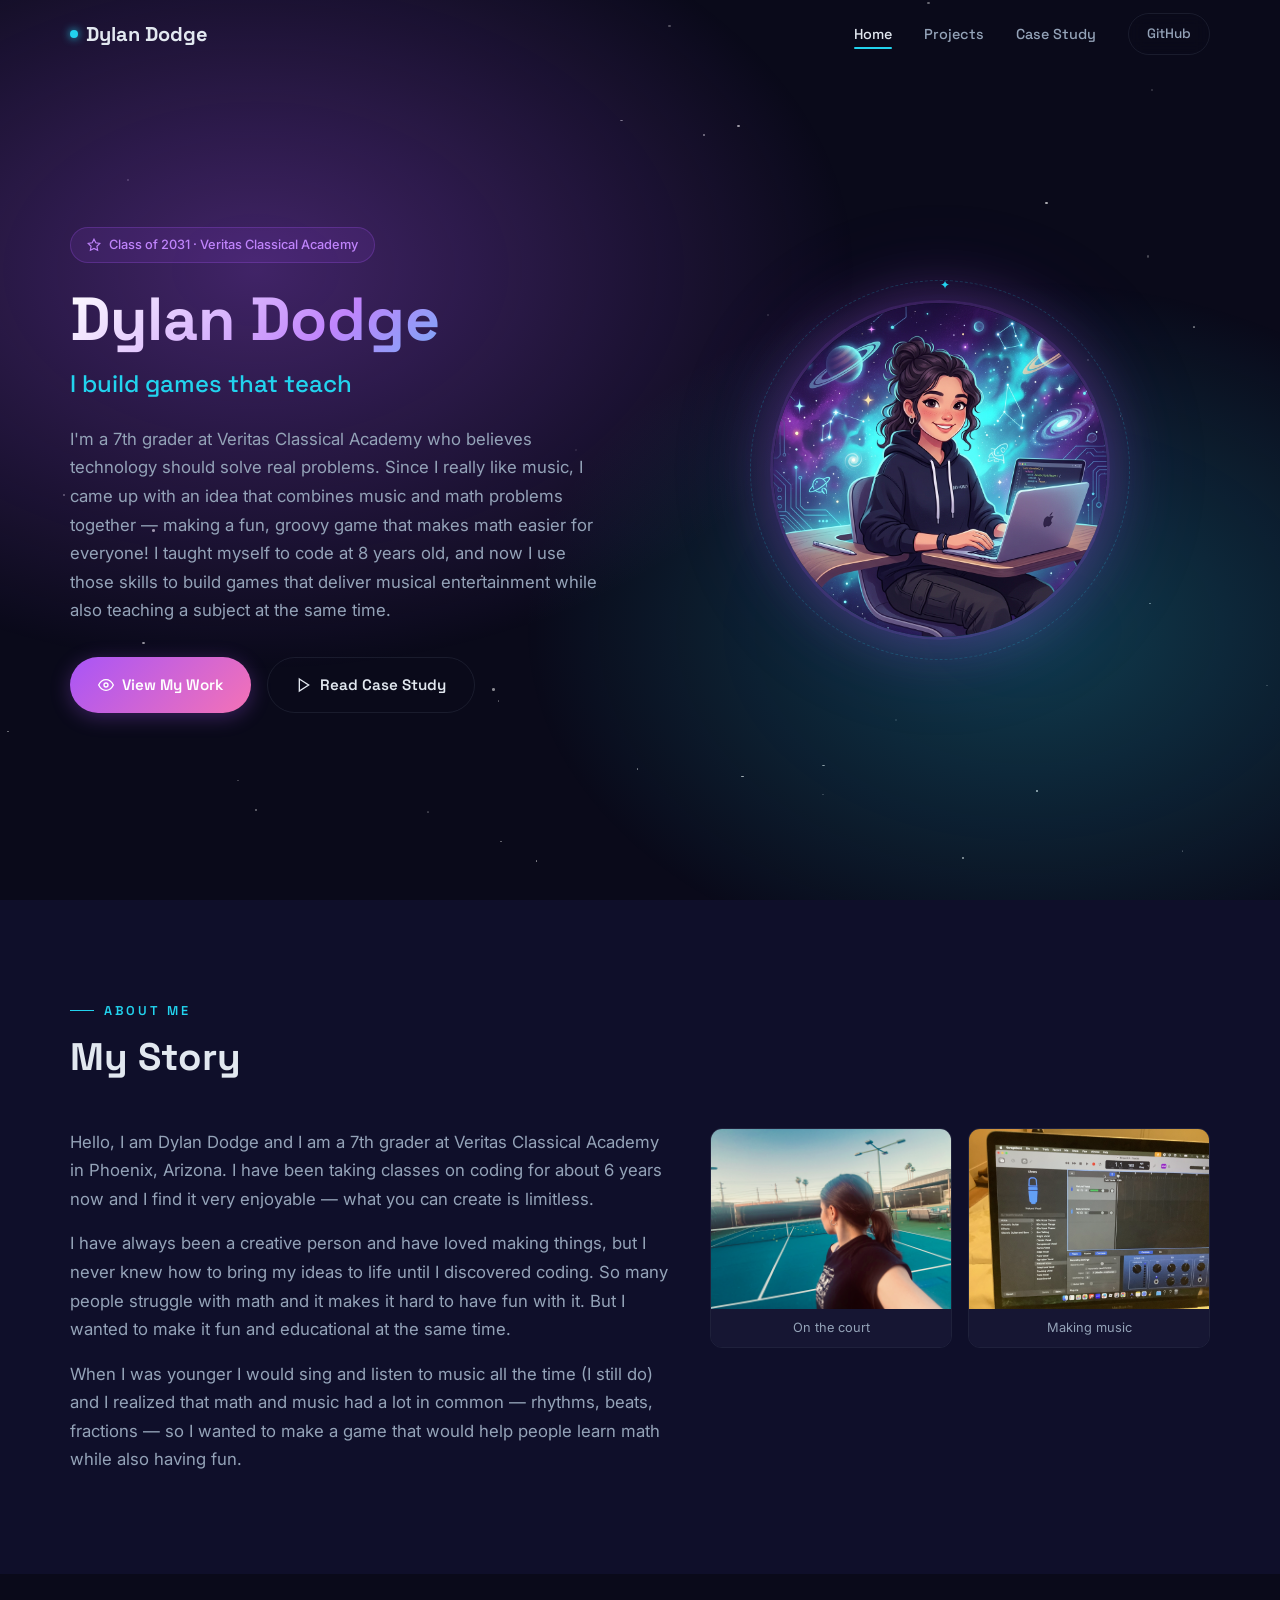
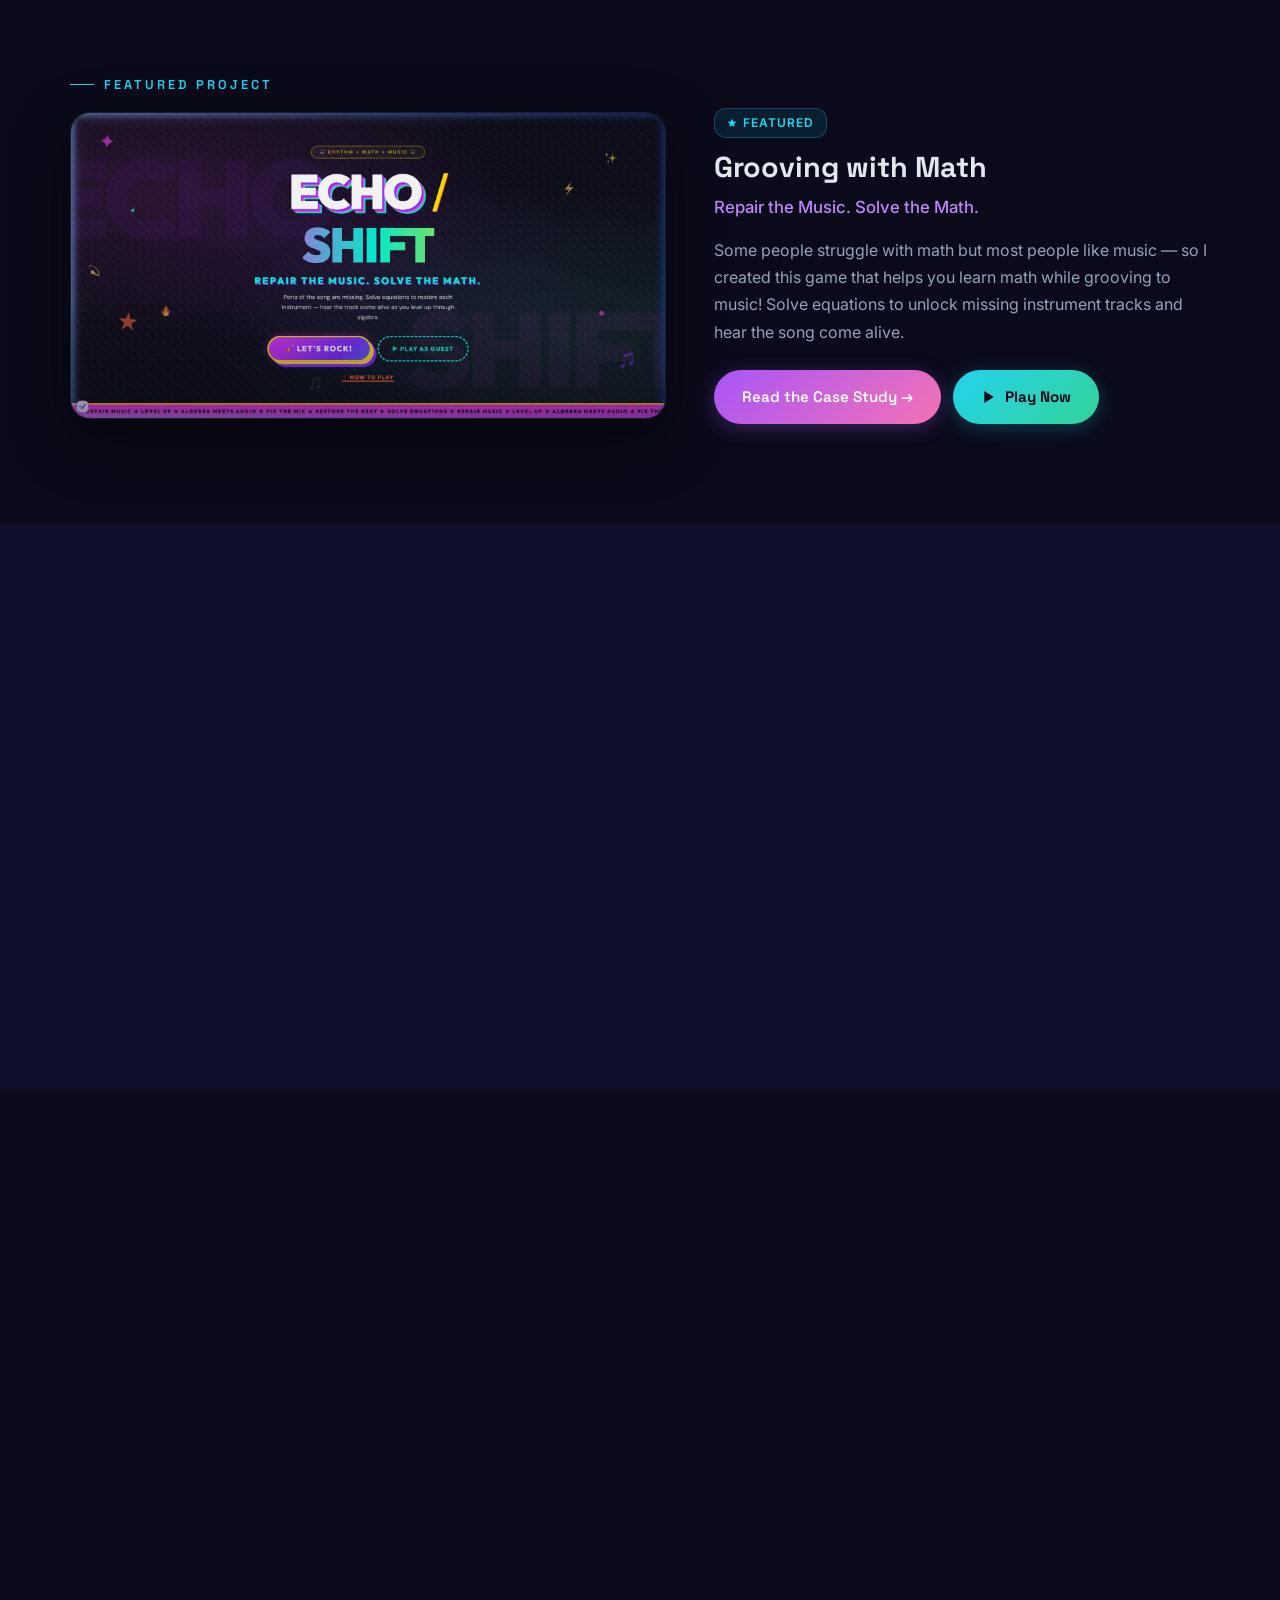
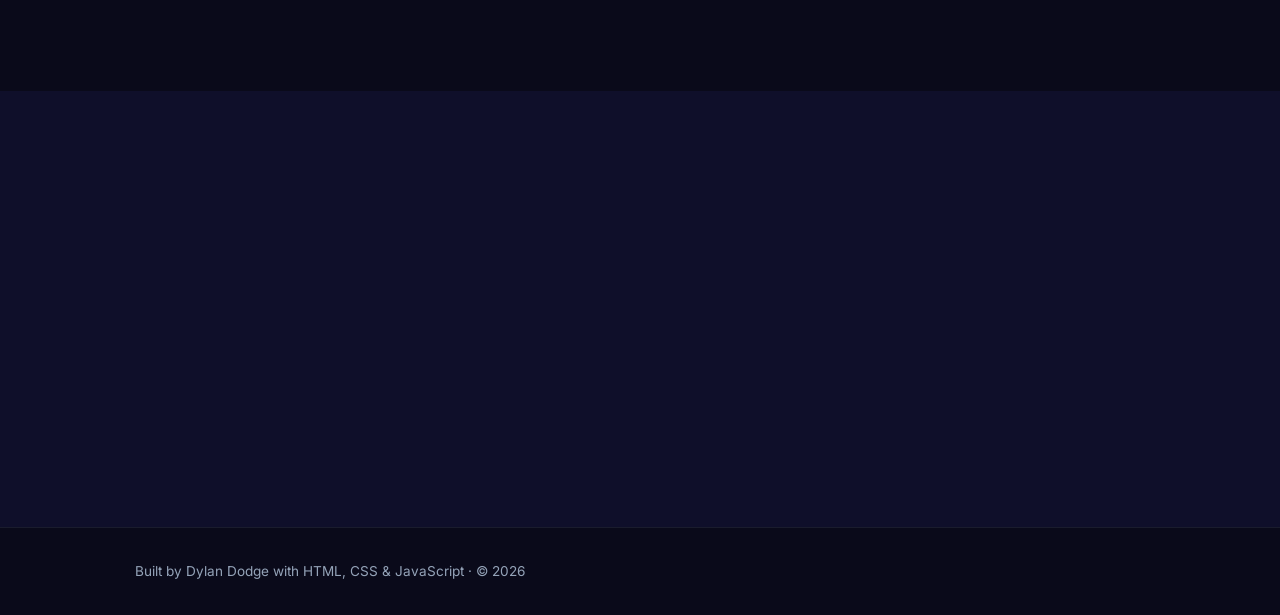
==== Portfolio/index.html @ 7e6a05a9 "Initial commit: Dylan Dodge portfolio with Grooving with Math game" ====
<!DOCTYPE html>
<html lang="en">
<head>
  <meta charset="UTF-8">
  <meta name="viewport" content="width=device-width, initial-scale=1.0">
  <title>Dylan Dodge: Developer &amp; Game Designer</title>
  <meta name="description" content="Dylan Dodge is a student developer who builds educational games that combine music and math. View projects, skills, and a detailed case study.">
  <link rel="icon" href="data:image/svg+xml,<svg xmlns='http://www.w3.org/2000/svg' viewBox='0 0 100 100'><text y='.9em' font-size='90'>✦</text></svg>">
  <link rel="stylesheet" href="styles.css">
</head>
<body>

<div class="starfield"></div>
<div class="cosmic-glow"></div>

<!-- Navigation -->
<nav class="nav" id="navbar">
  <div class="nav-inner">
    <a href="index.html" class="nav-logo"><span class="dot"></span> Dylan Dodge</a>
    <ul class="nav-links" id="navLinks">
      <li><a href="index.html" class="active">Home</a></li>
      <li><a href="projects.html">Projects</a></li>
      <li><a href="case-study.html">Case Study</a></li>
      <li><a href="https://github.com/Dillybeans" target="_blank" class="btn btn-secondary" style="padding:8px 18px;font-size:0.85rem;">GitHub</a></li>
    </ul>
    <button class="hamburger" id="hamburger" aria-label="Toggle navigation">
      <span></span><span></span><span></span>
    </button>
  </div>
</nav>

<!-- Hero -->
<section class="hero" id="hero">
  <div class="hero-inner">
    <div class="hero-content">
      <div class="hero-badge">
        <svg width="14" height="14" viewBox="0 0 24 24" fill="none" stroke="currentColor" stroke-width="2"><polygon points="12 2 15.09 8.26 22 9.27 17 14.14 18.18 21.02 12 17.77 5.82 21.02 7 14.14 2 9.27 8.91 8.26 12 2"/></svg>
        Class of 2031 · Veritas Classical Academy
      </div>
      <h1 class="hero-name">Dylan Dodge</h1>
      <p class="hero-tagline">I build games that teach</p>
      <p class="hero-bio">I'm a 7th grader at Veritas Classical Academy who believes technology should solve real problems. Since I really like music, I came up with an idea that combines music and math problems together — making a fun, groovy game that makes math easier for everyone! I taught myself to code at 8 years old, and now I use those skills to build games that deliver musical entertainment while also teaching a subject at the same time.</p>
      <div class="hero-buttons">
        <a href="projects.html" class="btn btn-primary">
          <svg width="16" height="16" viewBox="0 0 24 24" fill="none" stroke="currentColor" stroke-width="2"><path d="M1 12s4-8 11-8 11 8 11 8-4 8-11 8-11-8-11-8z"/><circle cx="12" cy="12" r="3"/></svg>
          View My Work
        </a>
        <a href="case-study.html" class="btn btn-secondary">
          <svg width="16" height="16" viewBox="0 0 24 24" fill="none" stroke="currentColor" stroke-width="2"><polygon points="5 3 19 12 5 21 5 3"/></svg>
          Read Case Study
        </a>
      </div>
    </div>
    <div class="hero-visual">
      <div class="hero-photo-wrapper">
        <img src="assets/photos/headshot.png" alt="Portrait of Dylan Dodge" class="hero-photo">
        <div class="hero-orbit"></div>
      </div>
    </div>
  </div>
</section>

<!-- About Me -->
<section class="section" id="about" style="background: var(--clr-bg-alt);">
  <div class="section-inner animate-in">
    <span class="section-label">About Me</span>
    <h2 class="section-title">My Story</h2>
    <div class="about-grid">
      <div class="about-text">
        <p style="margin-bottom:16px;">Hello, I am Dylan Dodge and I am a 7th grader at Veritas Classical Academy in Phoenix, Arizona. I have been taking classes on coding for about 6 years now and I find it very enjoyable — what you can create is limitless.</p>
        <p style="margin-bottom:16px;">I have always been a creative person and have loved making things, but I never knew how to bring my ideas to life until I discovered coding. So many people struggle with math and it makes it hard to have fun with it. But I wanted to make it fun and educational at the same time.</p>
        <p>When I was younger I would sing and listen to music all the time (I still do) and I realized that math and music had a lot in common — rhythms, beats, fractions — so I wanted to make a game that would help people learn math while also having fun.</p>
      </div>
      <div class="about-photos">
        <div class="photo-card">
          <img src="assets/photos/IMG_4677.png" alt="Dylan on the tennis court" class="about-photo">
          <p class="photo-label">On the court</p>
        </div>
        <div class="photo-card">
          <img src="assets/photos/79912373041__FC3CB37A-E168-41EE-AD63-298F9BF4428D.png" alt="Dylan producing music in GarageBand" class="about-photo">
          <p class="photo-label">Making music</p>
        </div>
      </div>
    </div>
  </div>
</section>

<!-- Featured Project -->
<section class="section" id="featured">
  <div class="section-inner animate-in">
    <span class="section-label">Featured Project</span>
    <div class="featured-project">
      <div class="featured-screenshot">
        <img src="assets/screenshots/landing-page.png" alt="Grooving with Math landing page showing the game title with neon cosmic design and Let's Rock call-to-action">
      </div>
      <div class="featured-info">
        <div class="featured-badge">
          <svg width="10" height="10" viewBox="0 0 24 24" fill="currentColor"><polygon points="12 2 15.09 8.26 22 9.27 17 14.14 18.18 21.02 12 17.77 5.82 21.02 7 14.14 2 9.27 8.91 8.26 12 2"/></svg>
          Featured
        </div>
        <h3>Grooving with Math</h3>
        <p class="tagline">Repair the Music. Solve the Math.</p>
        <p>Some people struggle with math but most people like music — so I created this game that helps you learn math while grooving to music! Solve equations to unlock missing instrument tracks and hear the song come alive.</p>
        <div class="featured-buttons">
          <a href="case-study.html" class="btn btn-primary">
            Read the Case Study →
          </a>
          <a href="case-study.html#try-it" class="btn btn-play">
            <svg width="16" height="16" viewBox="0 0 24 24" fill="currentColor"><polygon points="5 3 19 12 5 21 5 3"/></svg>
            Play Now
          </a>
        </div>
      </div>
    </div>
  </div>
</section>

<!-- Skills -->
<section class="section" id="skills" style="background: var(--clr-bg-alt);">
  <div class="section-inner animate-in">
    <span class="section-label">Skills &amp; Technologies</span>
    <h2 class="section-title">What I Work With</h2>
    <div class="skills-grid">
      <div class="glass-card skill-category">
        <h4>
          <svg width="16" height="16" viewBox="0 0 24 24" fill="none" stroke="var(--clr-accent)" stroke-width="2"><polyline points="16 18 22 12 16 6"/><polyline points="8 6 2 12 8 18"/></svg>
          Languages
        </h4>
        <div class="skill-items">
          <span class="skill-tag highlight">JavaScript</span>
          <span class="skill-tag highlight">HTML / CSS</span>
          <span class="skill-tag">Python</span>
        </div>
      </div>
      <div class="glass-card skill-category">
        <h4>
          <svg width="16" height="16" viewBox="0 0 24 24" fill="none" stroke="var(--clr-accent)" stroke-width="2"><rect x="2" y="3" width="20" height="14" rx="2"/><line x1="8" y1="21" x2="16" y2="21"/><line x1="12" y1="17" x2="12" y2="21"/></svg>
          Frameworks &amp; Tools
        </h4>
        <div class="skill-items">
          <span class="skill-tag highlight">Phaser 3</span>
          <span class="skill-tag highlight">Three.js</span>
          <span class="skill-tag">Node.js</span>
          <span class="skill-tag">Express</span>
          <span class="skill-tag">Git / GitHub</span>
          <span class="skill-tag">Poly Pizza</span>
          <span class="skill-tag">Better Auth</span>
        </div>
      </div>
      <div class="glass-card skill-category">
        <h4>
          <svg width="16" height="16" viewBox="0 0 24 24" fill="none" stroke="var(--clr-accent)" stroke-width="2"><path d="M12 2L2 7l10 5 10-5-10-5z"/><path d="M2 17l10 5 10-5"/><path d="M2 12l10 5 10-5"/></svg>
          Other Skills
        </h4>
        <div class="skill-items">
          <span class="skill-tag">Music Production</span>
          <span class="skill-tag">Digital Art</span>
          <span class="skill-tag">Video Editing</span>
          <span class="skill-tag">Singing</span>
          <span class="skill-tag">Game Design</span>
        </div>
      </div>
    </div>
  </div>
</section>

<!-- Activities -->
<section class="section" id="activities">
  <div class="section-inner animate-in">
    <span class="section-label">Beyond Code</span>
    <h2 class="section-title">What I Do</h2>
    <div class="activities-grid">
      <div class="glass-card activity-card">
        <div class="icon" style="background:rgba(34,211,238,0.1);">
          <svg width="20" height="20" viewBox="0 0 24 24" fill="none" stroke="var(--clr-accent)" stroke-width="2"><path d="M4 19.5A2.5 2.5 0 016.5 17H20"/><path d="M6.5 2H20v20H6.5A2.5 2.5 0 014 19.5v-15A2.5 2.5 0 016.5 2z"/></svg>
        </div>
        <h4>Student &amp; Coder</h4>
        <p class="role">6 years of coding experience</p>
        <p>Started learning to code at 8 years old with CodaKid. Building real projects that combine creativity with problem-solving.</p>
      </div>
      <div class="glass-card activity-card">
        <div class="icon" style="background:rgba(244,114,182,0.1);">
          <svg width="20" height="20" viewBox="0 0 24 24" fill="none" stroke="var(--clr-pink)" stroke-width="2"><path d="M9 18V5l12-2v13"/><circle cx="6" cy="18" r="3"/><circle cx="18" cy="16" r="3"/></svg>
        </div>
        <h4>Singer &amp; Musician</h4>
        <p class="role">Vocalist &amp; Producer</p>
        <p>Music is at the heart of everything I create. I use GarageBand for production and singing is my biggest passion outside of coding.</p>
      </div>
      <div class="glass-card activity-card">
        <div class="icon" style="background:rgba(52,211,153,0.1);">
          <svg width="20" height="20" viewBox="0 0 24 24" fill="none" stroke="var(--clr-accent2)" stroke-width="2"><circle cx="12" cy="12" r="10"/><path d="M8 14s1.5 2 4 2 4-2 4-2"/><line x1="9" y1="9" x2="9.01" y2="9"/><line x1="15" y1="9" x2="15.01" y2="9"/></svg>
        </div>
        <h4>Tennis Player</h4>
        <p class="role">Seed 3 · Playing since age 6</p>
        <p>Won 1st place as seed 3 in the 2026 tournament. Tennis keeps me disciplined and focused — skills that transfer directly to coding.</p>
      </div>
      <div class="glass-card activity-card">
        <div class="icon" style="background:rgba(251,191,36,0.1);">
          <svg width="20" height="20" viewBox="0 0 24 24" fill="none" stroke="var(--clr-gold)" stroke-width="2"><path d="M12 19l7-7 3 3-7 7-3-3z"/><path d="M18 13l-1.5-7.5L2 2l3.5 14.5L13 18l5-5z"/><path d="M2 2l7.586 7.586"/><circle cx="11" cy="11" r="2"/></svg>
        </div>
        <h4>Digital Artist</h4>
        <p class="role">Painting &amp; Design</p>
        <p>I love creating art — from traditional paintings to digital designs. Creativity fuels everything I build.</p>
      </div>
    </div>
  </div>
</section>

<!-- Goals -->
<section class="section" id="goals" style="background: var(--clr-bg-alt);">
  <div class="section-inner animate-in">
    <span class="section-label">Looking Ahead</span>
    <h2 class="section-title">Goals &amp; Future Plans</h2>
    <div class="goals-grid">
      <div class="glass-card goal-card">
        <h4>What I Want to Study</h4>
        <p>I really want to study music, or music production, maybe audio engineering. I am also interested in computer science and how it relates to music.</p>
      </div>
      <div class="glass-card goal-card">
        <h4>Dream Career</h4>
        <p>Singer or music producer. With my own crowd and instruments. I want to perform and create music that moves people.</p>
      </div>
      <div class="glass-card goal-card">
        <h4>What's Next for Grooving with Math</h4>
        <p>If I were a fun math teacher for 6-7th grade I would probably use this game as a way to review math concepts with my students. I want to expand it with more songs, more equation types, and a classroom mode.</p>
      </div>
    </div>
  </div>
</section>

<!-- Art Gallery -->
<section class="section" id="gallery">
  <div class="section-inner animate-in">
    <span class="section-label">Creative Side</span>
    <h2 class="section-title">Art &amp; Music</h2>
    <div class="gallery-grid">
      <div class="gallery-item">
        <img src="assets/photos/IMG_4982.png" alt="Oil painting of fruit still life by Dylan Dodge">
        <p class="gallery-caption">Original oil painting — still life</p>
      </div>
      <div class="gallery-item">
        <img src="assets/photos/79912373041__FC3CB37A-E168-41EE-AD63-298F9BF4428D.png" alt="Dylan producing music in GarageBand">
        <p class="gallery-caption">Producing music in GarageBand</p>
      </div>
    </div>
  </div>
</section>

<!-- Contact -->
<section class="section contact-section" id="contact" style="background: var(--clr-bg-alt);">
  <div class="section-inner animate-in">
    <span class="section-label" style="justify-content:center;">Get In Touch</span>
    <h2 class="section-title">Let's Connect</h2>
    <p>Want to chat about ed-tech, coding, game design, music, or anything else? Reach out.</p>
    <div class="social-links">
      <a href="https://github.com/Dillybeans" target="_blank" class="social-link" aria-label="GitHub profile">
        <svg width="20" height="20" viewBox="0 0 24 24" fill="currentColor"><path d="M12 0c-6.626 0-12 5.373-12 12 0 5.302 3.438 9.8 8.207 11.387.599.111.793-.261.793-.577v-2.234c-3.338.726-4.033-1.416-4.033-1.416-.546-1.387-1.333-1.756-1.333-1.756-1.089-.745.083-.729.083-.729 1.205.084 1.839 1.237 1.839 1.237 1.07 1.834 2.807 1.304 3.492.997.107-.775.418-1.305.762-1.604-2.665-.305-5.467-1.334-5.467-5.931 0-1.311.469-2.381 1.236-3.221-.124-.303-.535-1.524.117-3.176 0 0 1.008-.322 3.301 1.23.957-.266 1.983-.399 3.003-.404 1.02.005 2.047.138 3.006.404 2.291-1.552 3.297-1.23 3.297-1.23.653 1.653.242 2.874.118 3.176.77.84 1.235 1.911 1.235 3.221 0 4.609-2.807 5.624-5.479 5.921.43.372.823 1.102.823 2.222v3.293c0 .319.192.694.801.576 4.765-1.589 8.199-6.086 8.199-11.386 0-6.627-5.373-12-12-12z"/></svg>
      </a>
      <a href="https://scratch.mit.edu/projects/780162864/" target="_blank" class="social-link" aria-label="Scratch projects">
        <svg width="20" height="20" viewBox="0 0 24 24" fill="currentColor"><path d="M11.406.153a.89.89 0 0 1 1.187 0l1.877 1.678a.89.89 0 0 0 .594.227h2.527a.89.89 0 0 1 .84.593l.783 2.232a.89.89 0 0 0 .449.518l2.04 1.019a.89.89 0 0 1 .367 1.131l-.989 2.175a.89.89 0 0 0 0 .748l.989 2.175a.89.89 0 0 1-.367 1.131l-2.04 1.019a.89.89 0 0 0-.449.518l-.783 2.232a.89.89 0 0 1-.84.593h-2.527a.89.89 0 0 0-.594.227l-1.877 1.678a.89.89 0 0 1-1.187 0l-1.877-1.678a.89.89 0 0 0-.594-.227H6.408a.89.89 0 0 1-.84-.593l-.783-2.232a.89.89 0 0 0-.449-.518L2.297 14.23a.89.89 0 0 1-.367-1.131l.989-2.175a.89.89 0 0 0 0-.748l-.989-2.175a.89.89 0 0 1 .367-1.131l2.04-1.019a.89.89 0 0 0 .449-.518l.783-2.232a.89.89 0 0 1 .84-.593h2.527a.89.89 0 0 0 .594-.227z"/></svg>
      </a>
    </div>
  </div>
</section>

<!-- Footer -->
<footer class="footer">
  <p>Built by Dylan Dodge with HTML, CSS &amp; JavaScript · © 2026</p>
</footer>

<script src="main.js"></script>
</body>
</html>
---- Portfolio/styles.css ----
/* ═══════════════════════════════════════════
   Dylan Dodge Portfolio — Space Theme CSS
   ═══════════════════════════════════════════ */

@import url('https://fonts.googleapis.com/css2?family=Space+Grotesk:wght@400;500;600;700&family=Inter:wght@300;400;500;600&display=swap');

/* --- Design Tokens --- */
:root {
  --clr-bg: #0a0a1a;
  --clr-bg-alt: #0f0f2a;
  --clr-surface: #161633;
  --clr-surface-hover: #1e1e44;
  --clr-card: rgba(22, 22, 51, 0.7);
  --clr-primary: #c084fc;
  --clr-primary-dim: #a855f7;
  --clr-accent: #22d3ee;
  --clr-accent2: #34d399;
  --clr-pink: #f472b6;
  --clr-gold: #fbbf24;
  --clr-text: #e2e8f0;
  --clr-text-dim: #94a3b8;
  --clr-border: rgba(148, 163, 184, 0.12);
  --clr-glow-purple: rgba(168, 85, 247, 0.35);
  --clr-glow-cyan: rgba(34, 211, 238, 0.25);
  --font-heading: 'Space Grotesk', sans-serif;
  --font-body: 'Inter', sans-serif;
  --radius-sm: 8px;
  --radius-md: 12px;
  --radius-lg: 20px;
  --radius-xl: 28px;
  --max-w: 1140px;
  --transition: 0.3s cubic-bezier(0.4, 0, 0.2, 1);
}

/* --- Reset & Base --- */
*, *::before, *::after { box-sizing: border-box; margin: 0; padding: 0; }

html { scroll-behavior: smooth; scroll-padding-top: 80px; }

body {
  font-family: var(--font-body);
  background: var(--clr-bg);
  color: var(--clr-text);
  line-height: 1.7;
  overflow-x: hidden;
  -webkit-font-smoothing: antialiased;
}

a { color: var(--clr-accent); text-decoration: none; transition: color var(--transition); }
a:hover { color: var(--clr-primary); }

img { max-width: 100%; height: auto; display: block; }

h1, h2, h3, h4 { font-family: var(--font-heading); font-weight: 700; line-height: 1.2; }
h1 { font-size: clamp(2.2rem, 5vw, 3.8rem); }
h2 { font-size: clamp(1.6rem, 3.5vw, 2.4rem); }
h3 { font-size: clamp(1.1rem, 2vw, 1.4rem); }

p { max-width: 68ch; }

/* --- Animated Starfield Background --- */
.starfield {
  position: fixed; inset: 0; z-index: -2; pointer-events: none;
  background:
    radial-gradient(1px 1px at 10% 20%, rgba(255,255,255,0.6), transparent),
    radial-gradient(1px 1px at 30% 65%, rgba(255,255,255,0.5), transparent),
    radial-gradient(1.5px 1.5px at 55% 15%, rgba(255,255,255,0.7), transparent),
    radial-gradient(1px 1px at 70% 80%, rgba(255,255,255,0.4), transparent),
    radial-gradient(1px 1px at 85% 40%, rgba(255,255,255,0.5), transparent),
    radial-gradient(1.5px 1.5px at 20% 90%, rgba(255,255,255,0.6), transparent),
    radial-gradient(1px 1px at 45% 50%, rgba(255,255,255,0.3), transparent),
    radial-gradient(1px 1px at 90% 10%, rgba(255,255,255,0.5), transparent),
    radial-gradient(1px 1px at 60% 35%, rgba(255,255,255,0.4), transparent),
    radial-gradient(1.5px 1.5px at 5% 55%, rgba(255,255,255,0.5), transparent);
}

.cosmic-glow {
  position: fixed; inset: 0; z-index: -1; pointer-events: none;
  background:
    radial-gradient(ellipse 600px 400px at 20% 30%, var(--clr-glow-purple), transparent),
    radial-gradient(ellipse 500px 350px at 80% 70%, var(--clr-glow-cyan), transparent);
  animation: cosmicDrift 20s ease-in-out infinite alternate;
}
@keyframes cosmicDrift {
  0% { opacity: 0.6; transform: scale(1); }
  100% { opacity: 1; transform: scale(1.05); }
}

/* --- Navigation --- */
.nav {
  position: fixed; top: 0; left: 0; right: 0; z-index: 100;
  padding: 0 24px;
  transition: background var(--transition), box-shadow var(--transition);
}
.nav.scrolled {
  background: rgba(10, 10, 26, 0.85);
  backdrop-filter: blur(16px); -webkit-backdrop-filter: blur(16px);
  box-shadow: 0 1px 0 var(--clr-border);
}
.nav-inner {
  max-width: var(--max-w); margin: 0 auto;
  display: flex; align-items: center; justify-content: space-between;
  height: 68px;
}
.nav-logo {
  font-family: var(--font-heading); font-weight: 700; font-size: 1.25rem;
  color: var(--clr-text); display: flex; align-items: center; gap: 8px;
}
.nav-logo .dot {
  width: 8px; height: 8px; border-radius: 50%;
  background: var(--clr-accent);
  box-shadow: 0 0 8px var(--clr-accent);
  animation: pulse 2s ease-in-out infinite;
}
@keyframes pulse { 0%,100% { opacity: 1; } 50% { opacity: 0.4; } }

.nav-links { display: flex; gap: 32px; list-style: none; align-items: center; }
.nav-links a {
  font-family: var(--font-heading); font-size: 0.9rem; font-weight: 500;
  color: var(--clr-text-dim); position: relative; padding: 4px 0;
  transition: color var(--transition);
}
.nav-links a::after {
  content: ''; position: absolute; bottom: -2px; left: 0; width: 0; height: 2px;
  background: var(--clr-accent); border-radius: 1px;
  transition: width var(--transition);
}
.nav-links a:hover, .nav-links a.active { color: var(--clr-text); }
.nav-links a:hover::after, .nav-links a.active::after { width: 100%; }

.hamburger {
  display: none; flex-direction: column; gap: 5px;
  background: none; border: none; cursor: pointer; padding: 4px;
}
.hamburger span {
  width: 24px; height: 2px; background: var(--clr-text);
  border-radius: 2px; transition: var(--transition);
}

/* --- Section Layout --- */
.section {
  padding: 100px 24px;
  position: relative;
}
.section-inner {
  max-width: var(--max-w); margin: 0 auto;
}
.section-label {
  font-family: var(--font-heading); font-size: 0.8rem; font-weight: 600;
  text-transform: uppercase; letter-spacing: 3px;
  color: var(--clr-accent); margin-bottom: 12px;
  display: flex; align-items: center; gap: 10px;
}
.section-label::before {
  content: ''; width: 24px; height: 1px; background: var(--clr-accent);
}
.section-title { margin-bottom: 48px; }

/* --- Buttons --- */
.btn {
  display: inline-flex; align-items: center; gap: 8px;
  padding: 14px 28px; border-radius: var(--radius-xl); font-family: var(--font-heading);
  font-weight: 600; font-size: 0.95rem; border: none; cursor: pointer;
  transition: all var(--transition); position: relative; overflow: hidden;
}
.btn-primary {
  background: linear-gradient(135deg, var(--clr-primary-dim), var(--clr-pink));
  color: #fff;
  box-shadow: 0 4px 20px rgba(168, 85, 247, 0.3);
}
.btn-primary:hover {
  transform: translateY(-2px);
  box-shadow: 0 8px 30px rgba(168, 85, 247, 0.45);
  color: #fff;
}
.btn-secondary {
  background: transparent;
  border: 1.5px solid var(--clr-border);
  color: var(--clr-text);
  backdrop-filter: blur(8px);
}
.btn-secondary:hover {
  border-color: var(--clr-accent);
  color: var(--clr-accent);
  transform: translateY(-2px);
}
.btn-play {
  background: linear-gradient(135deg, var(--clr-accent), var(--clr-accent2));
  color: #0a0a1a; font-weight: 700;
  box-shadow: 0 4px 20px var(--clr-glow-cyan);
}
.btn-play:hover {
  transform: translateY(-2px);
  box-shadow: 0 8px 30px rgba(34, 211, 238, 0.5);
  color: #0a0a1a;
}

/* --- Hero Section --- */
.hero { padding: 140px 24px 100px; min-height: 100vh; display: flex; align-items: center; }
.hero-inner {
  max-width: var(--max-w); margin: 0 auto; width: 100%;
  display: grid; grid-template-columns: 1fr 1fr; gap: 60px; align-items: center;
}
.hero-badge {
  display: inline-flex; align-items: center; gap: 8px;
  padding: 6px 16px; border-radius: 20px;
  background: rgba(168, 85, 247, 0.1); border: 1px solid rgba(168, 85, 247, 0.25);
  font-size: 0.8rem; color: var(--clr-primary); font-weight: 500;
  margin-bottom: 20px;
  animation: fadeInUp 0.6s ease-out;
}
.hero-name {
  background: linear-gradient(135deg, #fff 0%, var(--clr-primary) 50%, var(--clr-accent) 100%);
  -webkit-background-clip: text; -webkit-text-fill-color: transparent;
  background-clip: text;
  margin-bottom: 8px;
  animation: fadeInUp 0.6s ease-out 0.1s both;
}
.hero-tagline {
  font-family: var(--font-heading); font-size: clamp(1.1rem, 2.5vw, 1.5rem);
  color: var(--clr-accent); font-weight: 500; margin-bottom: 20px;
  animation: fadeInUp 0.6s ease-out 0.2s both;
}
.hero-bio {
  color: var(--clr-text-dim); font-size: 1.05rem; margin-bottom: 32px;
  animation: fadeInUp 0.6s ease-out 0.3s both;
}
.hero-buttons {
  display: flex; gap: 16px; flex-wrap: wrap;
  animation: fadeInUp 0.6s ease-out 0.4s both;
}

.hero-visual {
  display: flex; justify-content: center; align-items: center;
  position: relative;
  animation: fadeInUp 0.8s ease-out 0.3s both;
}
.hero-photo-wrapper {
  position: relative; width: 340px; height: 340px;
}
.hero-photo {
  width: 100%; height: 100%; object-fit: cover;
  border-radius: 50%;
  border: 3px solid rgba(168, 85, 247, 0.3);
  box-shadow: 0 0 60px var(--clr-glow-purple), 0 0 120px rgba(168, 85, 247, 0.1);
}
.hero-orbit {
  position: absolute; inset: -20px; border-radius: 50%;
  border: 1px dashed rgba(34, 211, 238, 0.2);
  animation: spin 30s linear infinite;
}
.hero-orbit::after {
  content: '✦'; position: absolute; top: -6px; left: 50%;
  color: var(--clr-accent); font-size: 12px;
}
@keyframes spin { to { transform: rotate(360deg); } }

/* --- Glass Card --- */
.glass-card {
  background: var(--clr-card);
  border: 1px solid var(--clr-border);
  border-radius: var(--radius-lg);
  backdrop-filter: blur(12px); -webkit-backdrop-filter: blur(12px);
  transition: all var(--transition);
}
.glass-card:hover {
  border-color: rgba(168, 85, 247, 0.3);
  transform: translateY(-4px);
  box-shadow: 0 20px 60px rgba(0,0,0,0.3);
}

/* --- Featured Project --- */
.featured-project {
  display: grid; grid-template-columns: 1.2fr 1fr; gap: 48px; align-items: center;
}
.featured-screenshot {
  border-radius: var(--radius-lg); overflow: hidden;
  border: 1px solid var(--clr-border);
  box-shadow: 0 20px 60px rgba(0,0,0,0.4);
  position: relative;
}
.featured-screenshot img { width: 100%; display: block; }
.featured-screenshot::before {
  content: ''; position: absolute; inset: 0;
  background: linear-gradient(to top, rgba(10,10,26,0.4), transparent 40%);
  z-index: 1; pointer-events: none;
}
.featured-badge {
  display: inline-flex; align-items: center; gap: 6px;
  padding: 4px 12px; border-radius: 12px;
  background: rgba(34, 211, 238, 0.1); border: 1px solid rgba(34, 211, 238, 0.25);
  font-size: 0.75rem; color: var(--clr-accent); font-weight: 600; text-transform: uppercase;
  letter-spacing: 1px; margin-bottom: 12px;
}
.featured-info h3 { font-size: 1.8rem; margin-bottom: 8px; }
.featured-info .tagline {
  font-size: 1.05rem; color: var(--clr-primary); font-weight: 500; margin-bottom: 16px;
}
.featured-info p { color: var(--clr-text-dim); margin-bottom: 24px; }
.featured-buttons { display: flex; gap: 12px; flex-wrap: wrap; }

/* --- Skills --- */
.skills-grid { display: grid; grid-template-columns: repeat(auto-fit, minmax(300px, 1fr)); gap: 24px; }
.skill-category { padding: 28px; }
.skill-category h4 {
  font-size: 0.85rem; text-transform: uppercase; letter-spacing: 2px;
  color: var(--clr-accent); margin-bottom: 20px;
  display: flex; align-items: center; gap: 8px;
}
.skill-items { display: flex; flex-wrap: wrap; gap: 10px; }
.skill-tag {
  padding: 8px 16px; border-radius: 20px;
  background: rgba(168, 85, 247, 0.08); border: 1px solid rgba(168, 85, 247, 0.15);
  font-size: 0.85rem; color: var(--clr-text);
  transition: all var(--transition); cursor: default;
}
.skill-tag:hover {
  background: rgba(168, 85, 247, 0.18); border-color: var(--clr-primary);
  transform: translateY(-2px);
}
.skill-tag.highlight {
  background: rgba(34, 211, 238, 0.1); border-color: rgba(34, 211, 238, 0.25);
}

/* --- Activities --- */
.activities-grid { display: grid; grid-template-columns: repeat(auto-fit, minmax(280px, 1fr)); gap: 20px; }
.activity-card { padding: 24px; }
.activity-card .icon {
  width: 40px; height: 40px; border-radius: 10px;
  display: flex; align-items: center; justify-content: center;
  font-size: 1.2rem; margin-bottom: 14px;
  background: rgba(168, 85, 247, 0.1);
}
.activity-card h4 { margin-bottom: 4px; font-size: 1rem; }
.activity-card .role { color: var(--clr-primary); font-size: 0.85rem; margin-bottom: 8px; }
.activity-card p { color: var(--clr-text-dim); font-size: 0.9rem; }

/* --- Contact --- */
.contact-section { text-align: center; }
.contact-section p { margin: 0 auto 32px; color: var(--clr-text-dim); font-size: 1.05rem; }
.social-links { display: flex; justify-content: center; gap: 16px; flex-wrap: wrap; }
.social-link {
  width: 48px; height: 48px; border-radius: 50%;
  display: flex; align-items: center; justify-content: center;
  background: var(--clr-surface); border: 1px solid var(--clr-border);
  color: var(--clr-text-dim); font-size: 1.1rem;
  transition: all var(--transition); cursor: pointer;
}
.social-link:hover {
  background: rgba(168, 85, 247, 0.15); border-color: var(--clr-primary);
  color: var(--clr-primary); transform: translateY(-3px);
}

/* --- Footer --- */
.footer {
  padding: 32px 24px; text-align: center;
  border-top: 1px solid var(--clr-border);
  color: var(--clr-text-dim); font-size: 0.85rem;
}

/* --- Projects Page --- */
.page-header {
  padding: 140px 24px 60px; text-align: center;
}
.page-header h1 {
  background: linear-gradient(135deg, #fff, var(--clr-primary));
  -webkit-background-clip: text; -webkit-text-fill-color: transparent; background-clip: text;
  margin-bottom: 12px;
}
.page-header p { color: var(--clr-text-dim); margin: 0 auto; font-size: 1.1rem; }

.projects-grid { display: grid; grid-template-columns: repeat(auto-fit, minmax(340px, 1fr)); gap: 24px; }
.project-card { overflow: hidden; cursor: pointer; }
.project-card.featured-card {
  grid-column: 1 / -1;
  display: grid; grid-template-columns: 1.2fr 1fr; align-items: center;
}
.project-thumb {
  overflow: hidden; position: relative;
}
.project-thumb img {
  width: 100%; aspect-ratio: 16/9; object-fit: cover;
  transition: transform var(--transition);
}
.project-card:hover .project-thumb img { transform: scale(1.05); }
.project-body { padding: 24px; }
.project-body h3 { margin-bottom: 8px; }
.project-body p { color: var(--clr-text-dim); font-size: 0.9rem; margin-bottom: 16px; }
.tech-tags { display: flex; flex-wrap: wrap; gap: 8px; margin-bottom: 16px; }
.tech-tag {
  padding: 4px 10px; border-radius: 6px; font-size: 0.75rem; font-weight: 500;
  background: rgba(168, 85, 247, 0.1); color: var(--clr-primary);
  border: 1px solid rgba(168, 85, 247, 0.15);
}
.project-links { display: flex; gap: 12px; }
.project-links a { font-size: 0.85rem; font-weight: 500; }

/* --- Case Study --- */
.case-hero {
  padding: 140px 24px 80px; text-align: center;
  background: linear-gradient(to bottom, var(--clr-bg), var(--clr-bg-alt));
}
.case-hero .meta {
  color: var(--clr-text-dim); font-size: 0.9rem; margin-bottom: 20px;
}
.case-hero h1 { margin-bottom: 16px; }
.case-hero .tagline {
  font-size: 1.2rem; color: var(--clr-accent); margin-bottom: 32px;
}
.case-hero-img {
  max-width: 900px; margin: 0 auto;
  border-radius: var(--radius-lg); overflow: hidden;
  border: 1px solid var(--clr-border);
  box-shadow: 0 30px 80px rgba(0,0,0,0.5);
}
.case-hero-img img { width: 100%; display: block; }

.case-section { padding: 80px 24px; }
.case-section:nth-child(even) { background: var(--clr-bg-alt); }
.case-inner { max-width: 800px; margin: 0 auto; }

.stat-grid { display: grid; grid-template-columns: repeat(3, 1fr); gap: 24px; margin: 40px 0; }
.stat-card { text-align: center; padding: 28px; }
.stat-card .number {
  font-family: var(--font-heading); font-size: 2.4rem; font-weight: 700;
  background: linear-gradient(135deg, var(--clr-accent), var(--clr-primary));
  -webkit-background-clip: text; -webkit-text-fill-color: transparent; background-clip: text;
}
.stat-card .label { color: var(--clr-text-dim); font-size: 0.85rem; margin-top: 4px; }

.quote-block {
  border-left: 3px solid var(--clr-primary);
  padding: 24px 32px; margin: 32px 0;
  background: rgba(168, 85, 247, 0.06); border-radius: 0 var(--radius-md) var(--radius-md) 0;
  font-style: italic; font-size: 1.1rem; color: var(--clr-text);
}

.screenshot-grid { display: grid; grid-template-columns: 1fr 1fr; gap: 20px; margin: 32px 0; }
.screenshot-grid img {
  border-radius: var(--radius-md); border: 1px solid var(--clr-border);
  box-shadow: 0 8px 30px rgba(0,0,0,0.3);
}
.screenshot-caption { font-size: 0.8rem; color: var(--clr-text-dim); text-align: center; margin-top: 8px; }

.tech-stack-grid { display: grid; grid-template-columns: repeat(auto-fit, minmax(220px, 1fr)); gap: 16px; margin: 24px 0; }
.tech-item { padding: 20px; display: flex; align-items: flex-start; gap: 14px; }
.tech-item .tech-icon {
  width: 36px; height: 36px; border-radius: 8px;
  display: flex; align-items: center; justify-content: center;
  background: rgba(34, 211, 238, 0.1); color: var(--clr-accent); font-size: 1.1rem; flex-shrink: 0;
}
.tech-item h4 { font-size: 0.95rem; margin-bottom: 4px; }
.tech-item p { font-size: 0.8rem; color: var(--clr-text-dim); }

.case-cta { text-align: center; padding: 60px 24px; }
.case-cta h2 { margin-bottom: 24px; }
.case-cta .btn-group { display: flex; gap: 16px; justify-content: center; flex-wrap: wrap; }

/* --- About Section --- */
.about-grid { display: grid; grid-template-columns: 1.2fr 1fr; gap: 40px; align-items: start; }
.about-text p { color: var(--clr-text-dim); font-size: 1.05rem; }
.about-photos { display: grid; grid-template-columns: 1fr 1fr; gap: 16px; }
.photo-card { border-radius: var(--radius-md); overflow: hidden; border: 1px solid var(--clr-border); }
.photo-card img { width: 100%; aspect-ratio: 4/3; object-fit: cover; }
.photo-label { text-align: center; padding: 8px; font-size: 0.8rem; color: var(--clr-text-dim); background: var(--clr-surface); }

/* --- Goals Section --- */
.goals-grid { display: grid; grid-template-columns: repeat(auto-fit, minmax(280px, 1fr)); gap: 20px; }
.goal-card { padding: 28px; }
.goal-card h4 { margin-bottom: 12px; color: var(--clr-accent); font-size: 1rem; }
.goal-card p { color: var(--clr-text-dim); font-size: 0.95rem; }

/* --- Gallery Section --- */
.gallery-grid { display: grid; grid-template-columns: 1fr 1fr; gap: 24px; }
.gallery-item { border-radius: var(--radius-lg); overflow: hidden; border: 1px solid var(--clr-border); box-shadow: 0 8px 30px rgba(0,0,0,0.3); }
.gallery-item img { width: 100%; aspect-ratio: 4/3; object-fit: cover; }
.gallery-caption { padding: 12px 16px; font-size: 0.85rem; color: var(--clr-text-dim); text-align: center; background: var(--clr-surface); }

/* --- How It Works Steps --- */
.how-it-works { display: grid; grid-template-columns: repeat(auto-fit, minmax(200px, 1fr)); gap: 16px; margin: 24px 0; }
.step-card { padding: 24px; text-align: center; }
.step-num { display: inline-flex; align-items: center; justify-content: center; width: 36px; height: 36px; border-radius: 50%; background: linear-gradient(135deg, var(--clr-accent), var(--clr-accent2)); color: #0a0a1a; font-family: var(--font-heading); font-weight: 700; font-size: 1rem; margin-bottom: 12px; }
.step-card h4 { margin-bottom: 8px; font-size: 0.95rem; }
.step-card p { color: var(--clr-text-dim); font-size: 0.85rem; }

/* --- Features List --- */
.features-list { display: flex; flex-direction: column; gap: 20px; }
.feature-item { display: flex; gap: 20px; align-items: flex-start; padding: 20px; border-radius: var(--radius-md); background: rgba(168, 85, 247, 0.04); border: 1px solid var(--clr-border); transition: all var(--transition); }
.feature-item:hover { border-color: rgba(168, 85, 247, 0.3); transform: translateX(4px); }
.feature-number { font-family: var(--font-heading); font-size: 1.4rem; font-weight: 700; color: var(--clr-accent); flex-shrink: 0; min-width: 36px; }
.feature-item h4 { margin-bottom: 6px; font-size: 1rem; }
.feature-item p { color: var(--clr-text-dim); font-size: 0.9rem; }

/* --- Animations --- */
@keyframes fadeInUp {
  from { opacity: 0; transform: translateY(24px); }
  to { opacity: 1; transform: translateY(0); }
}
.animate-in {
  opacity: 0; transform: translateY(24px);
  transition: opacity 0.6s ease-out, transform 0.6s ease-out;
}
.animate-in.visible { opacity: 1; transform: translateY(0); }

/* --- Mobile Nav --- */
@media (max-width: 768px) {
  .nav-links {
    position: fixed; top: 0; right: -100%; width: 280px; height: 100vh;
    flex-direction: column; padding: 80px 32px 32px;
    background: rgba(10, 10, 26, 0.97); backdrop-filter: blur(20px);
    gap: 24px; transition: right var(--transition);
  }
  .nav-links.open { right: 0; }
  .hamburger { display: flex; z-index: 101; }
  .hero-inner { grid-template-columns: 1fr; text-align: center; }
  .hero-visual { order: -1; }
  .hero-photo-wrapper { width: 240px; height: 240px; }
  .hero-buttons { justify-content: center; }
  .featured-project { grid-template-columns: 1fr; }
  .project-card.featured-card { grid-template-columns: 1fr; }
  .stat-grid { grid-template-columns: 1fr; }
  .screenshot-grid { grid-template-columns: 1fr; }
  .section { padding: 60px 16px; }
  .about-grid { grid-template-columns: 1fr; }
  .about-photos { grid-template-columns: 1fr 1fr; }
  .gallery-grid { grid-template-columns: 1fr; }
  .how-it-works { grid-template-columns: 1fr 1fr; }
  .goals-grid { grid-template-columns: 1fr; }
}

@media (prefers-reduced-motion: reduce) {
  *, *::before, *::after { animation-duration: 0.01ms !important; transition-duration: 0.01ms !important; }
}
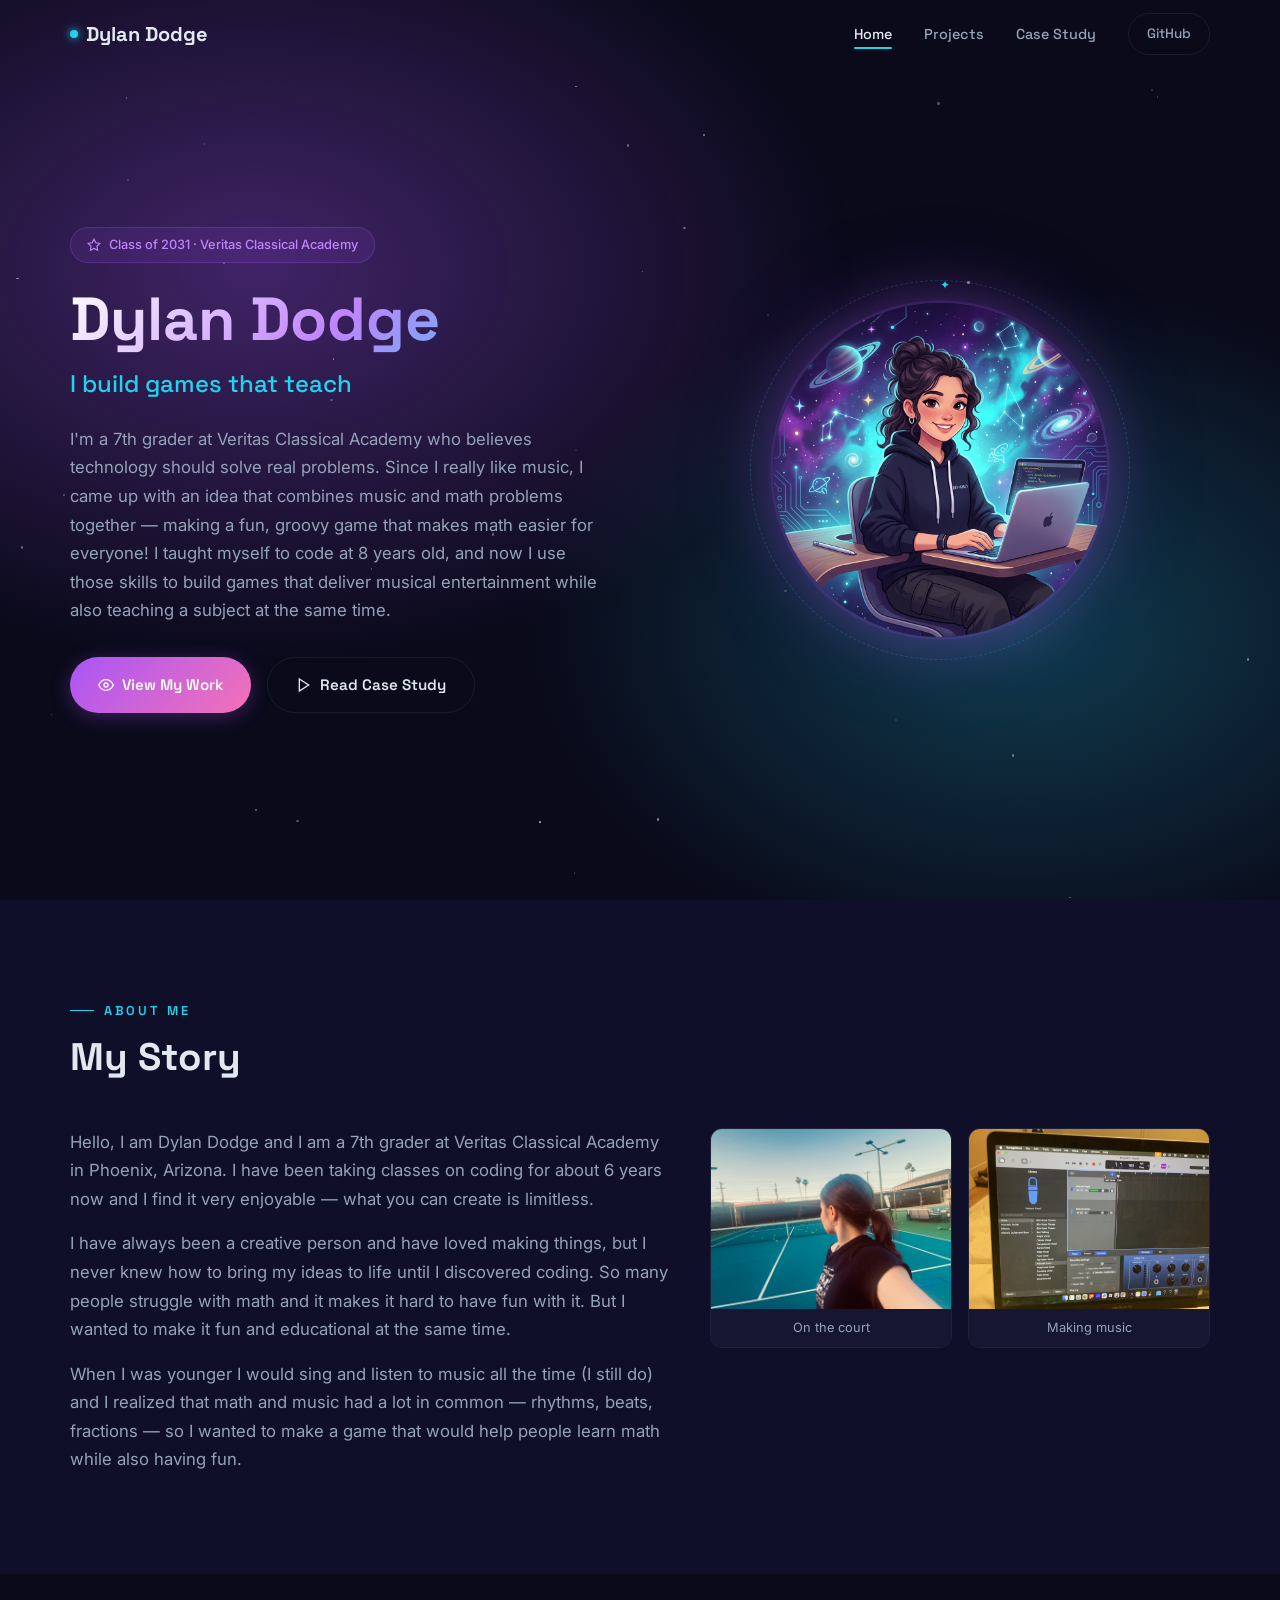
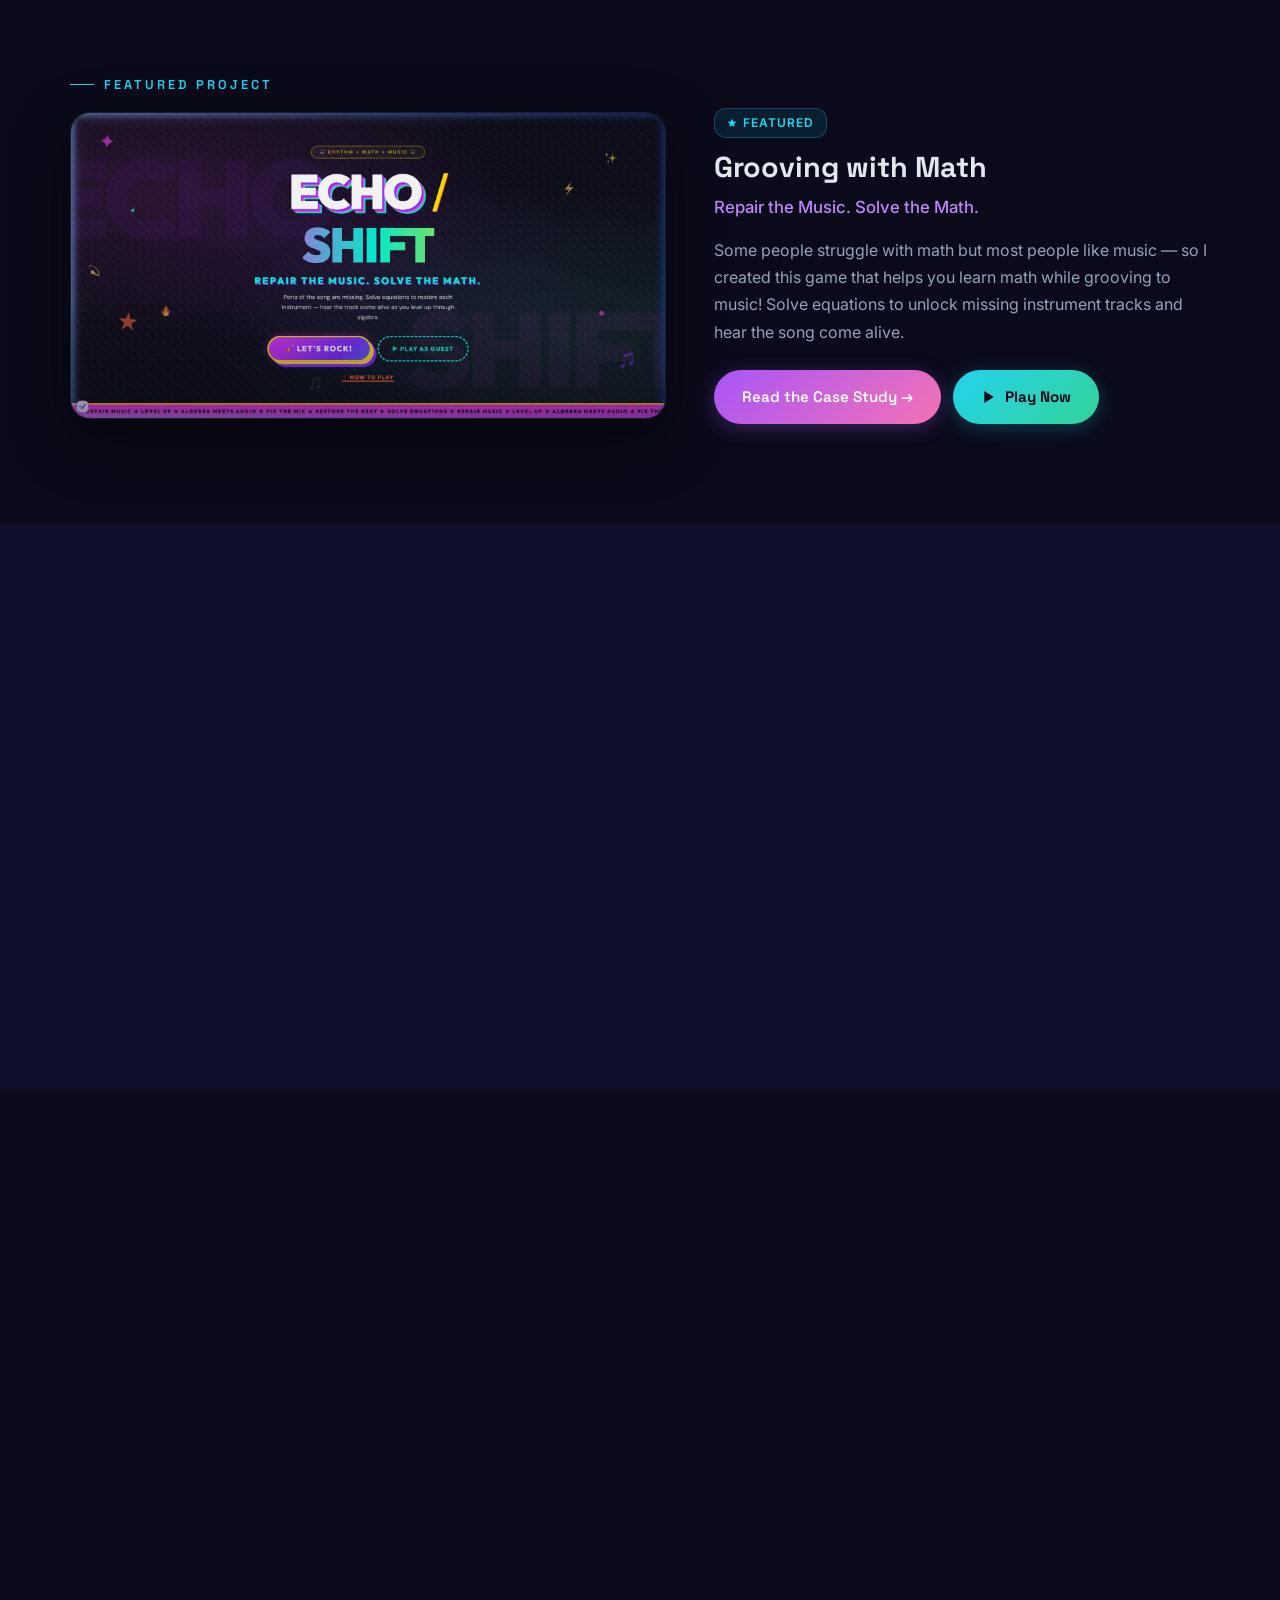
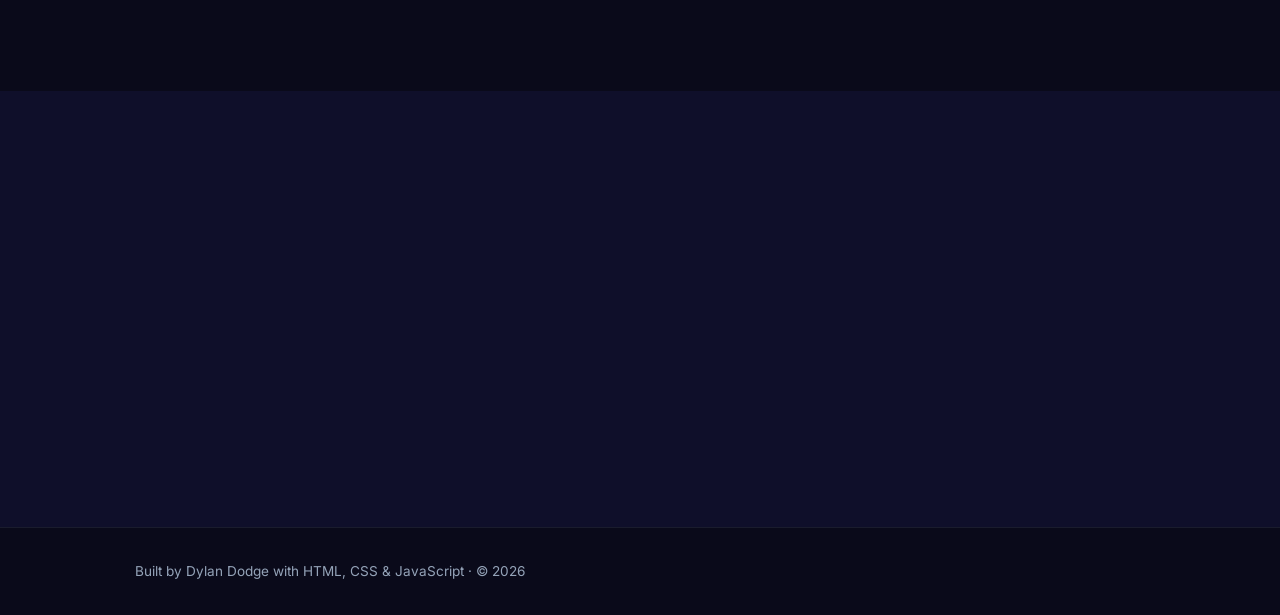
==== commit 9a5e901c: "Update GitHub links to echoshift.netlify.app" ====
--- a/Portfolio/index.html
+++ b/Portfolio/index.html
@@ -21,7 +21,7 @@
       <li><a href="index.html" class="active">Home</a></li>
       <li><a href="projects.html">Projects</a></li>
       <li><a href="case-study.html">Case Study</a></li>
-      <li><a href="https://github.com/Dillybeans" target="_blank" class="btn btn-secondary" style="padding:8px 18px;font-size:0.85rem;">GitHub</a></li>
+      <li><a href="https://echoshift.netlify.app" target="_blank" class="btn btn-secondary" style="padding:8px 18px;font-size:0.85rem;">GitHub</a></li>
     </ul>
     <button class="hamburger" id="hamburger" aria-label="Toggle navigation">
       <span></span><span></span><span></span>
@@ -253,7 +253,7 @@
     <h2 class="section-title">Let's Connect</h2>
     <p>Want to chat about ed-tech, coding, game design, music, or anything else? Reach out.</p>
     <div class="social-links">
-      <a href="https://github.com/Dillybeans" target="_blank" class="social-link" aria-label="GitHub profile">
+      <a href="https://echoshift.netlify.app" target="_blank" class="social-link" aria-label="GitHub profile">
         <svg width="20" height="20" viewBox="0 0 24 24" fill="currentColor"><path d="M12 0c-6.626 0-12 5.373-12 12 0 5.302 3.438 9.8 8.207 11.387.599.111.793-.261.793-.577v-2.234c-3.338.726-4.033-1.416-4.033-1.416-.546-1.387-1.333-1.756-1.333-1.756-1.089-.745.083-.729.083-.729 1.205.084 1.839 1.237 1.839 1.237 1.07 1.834 2.807 1.304 3.492.997.107-.775.418-1.305.762-1.604-2.665-.305-5.467-1.334-5.467-5.931 0-1.311.469-2.381 1.236-3.221-.124-.303-.535-1.524.117-3.176 0 0 1.008-.322 3.301 1.23.957-.266 1.983-.399 3.003-.404 1.02.005 2.047.138 3.006.404 2.291-1.552 3.297-1.23 3.297-1.23.653 1.653.242 2.874.118 3.176.77.84 1.235 1.911 1.235 3.221 0 4.609-2.807 5.624-5.479 5.921.43.372.823 1.102.823 2.222v3.293c0 .319.192.694.801.576 4.765-1.589 8.199-6.086 8.199-11.386 0-6.627-5.373-12-12-12z"/></svg>
       </a>
       <a href="https://scratch.mit.edu/projects/780162864/" target="_blank" class="social-link" aria-label="Scratch projects">
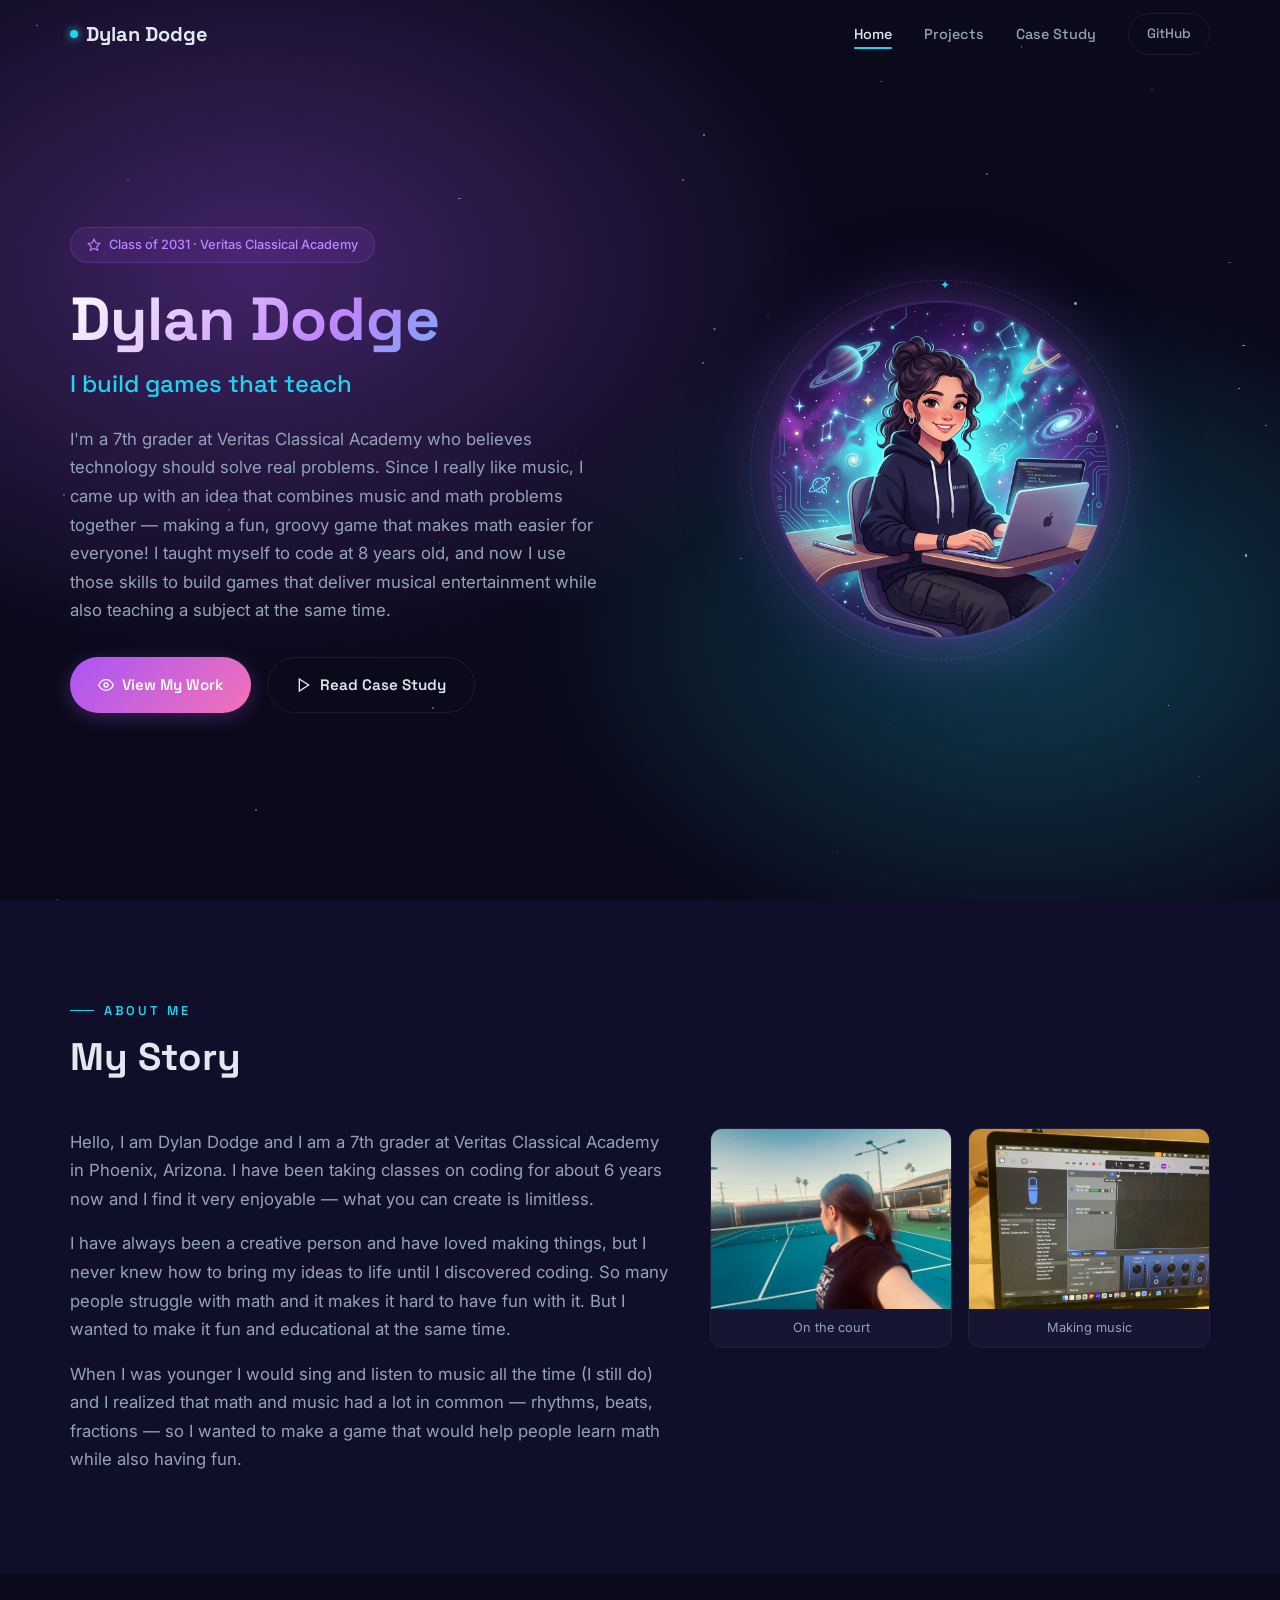
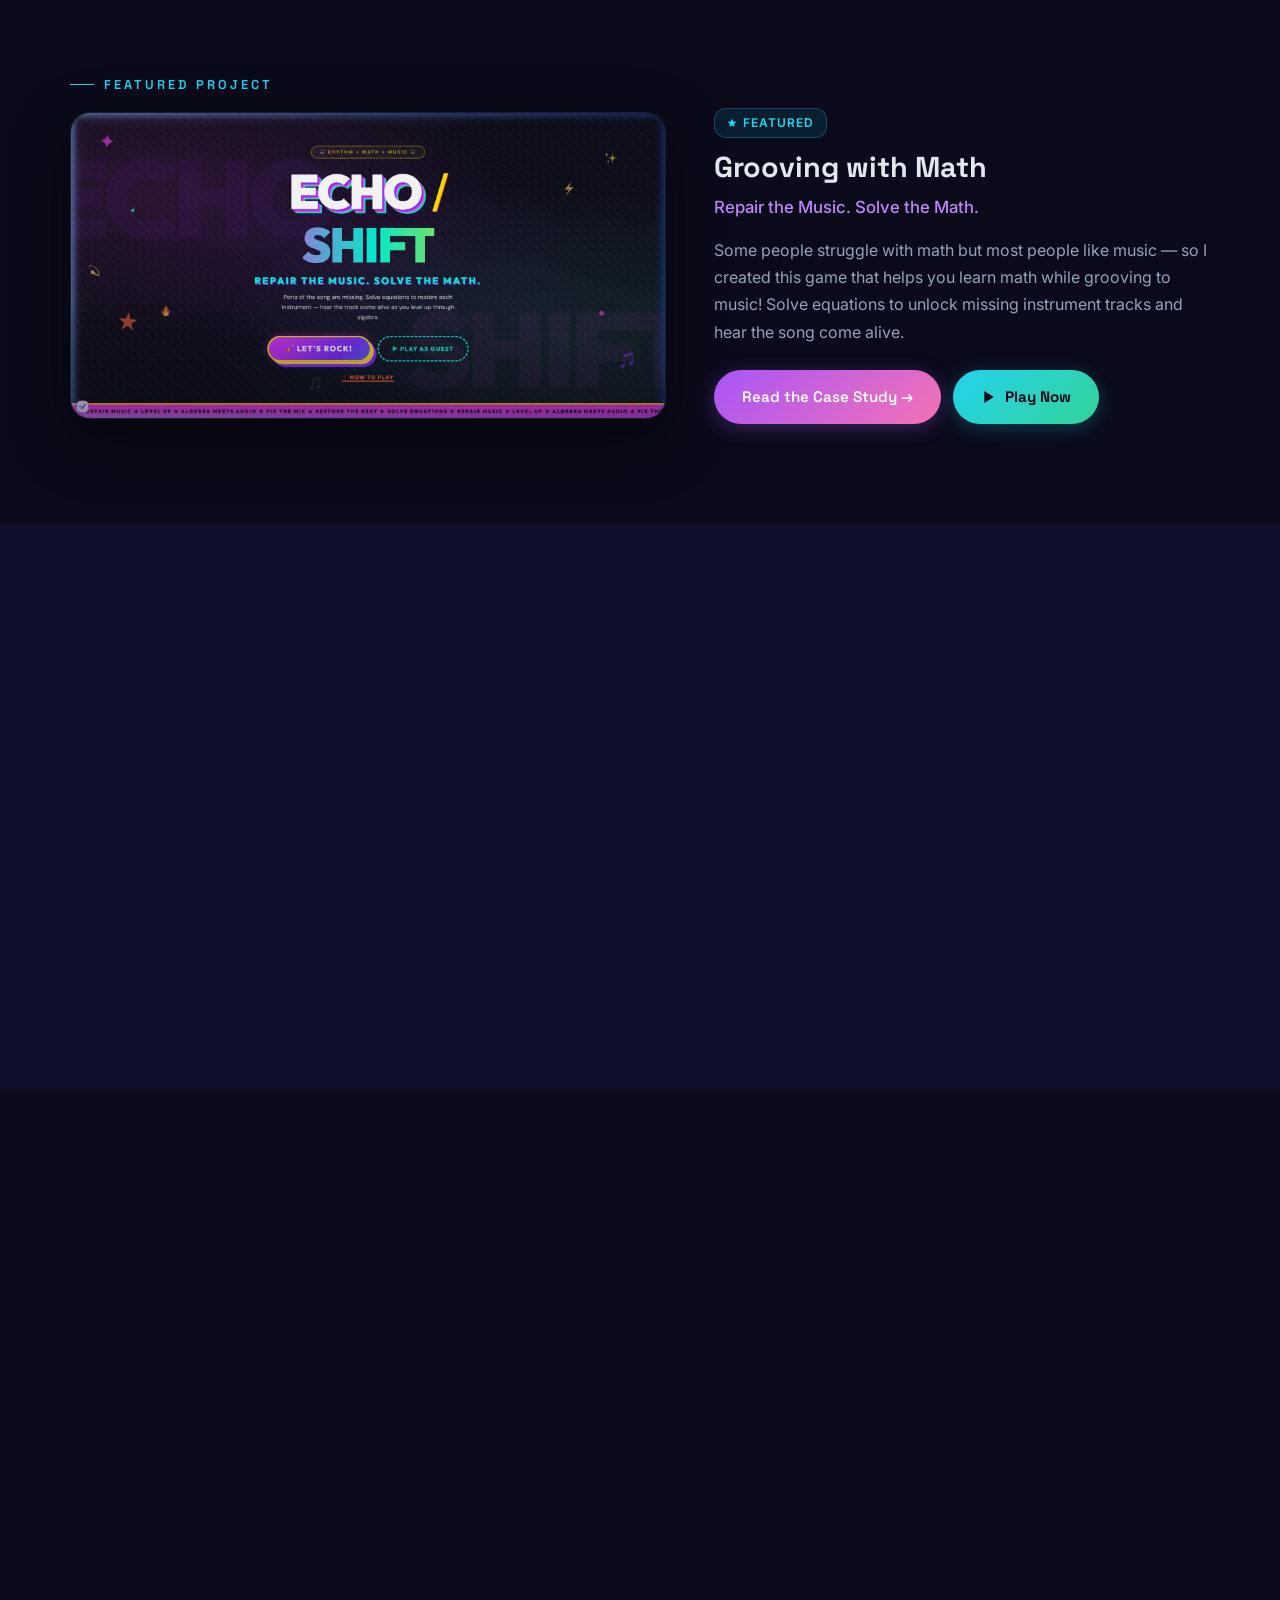
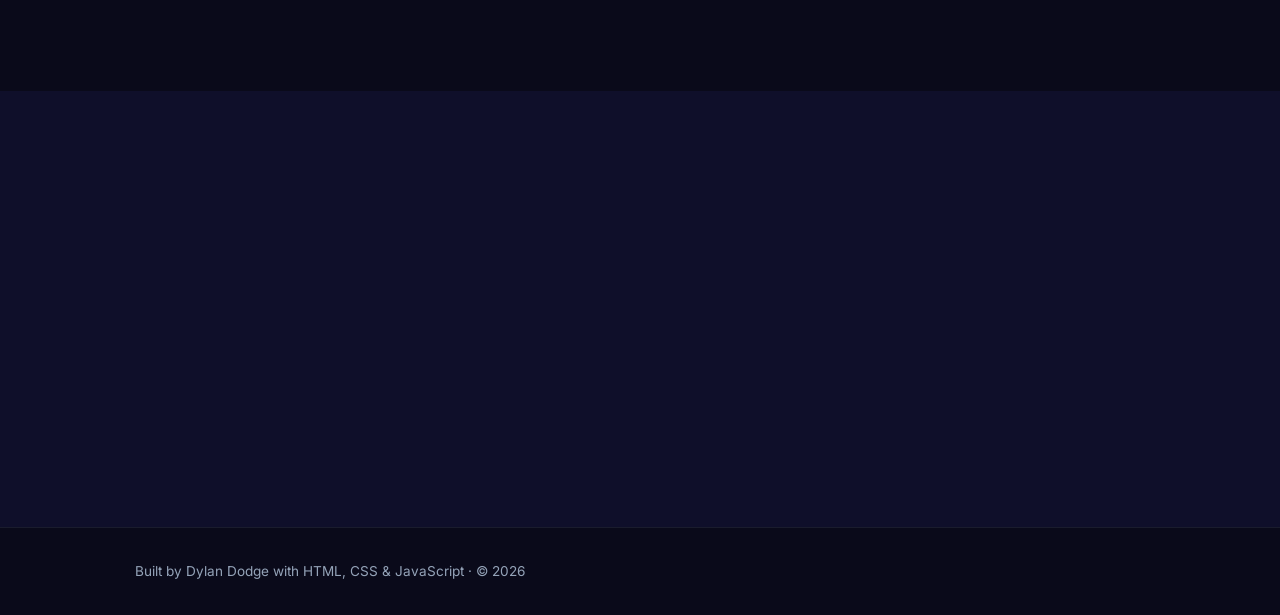
==== commit fa9622a3: "Fix: GitHub nav buttons link to GitHub profile" ====
--- a/Portfolio/index.html
+++ b/Portfolio/index.html
@@ -21,7 +21,7 @@
       <li><a href="index.html" class="active">Home</a></li>
       <li><a href="projects.html">Projects</a></li>
       <li><a href="case-study.html">Case Study</a></li>
-      <li><a href="https://echoshift.netlify.app" target="_blank" class="btn btn-secondary" style="padding:8px 18px;font-size:0.85rem;">GitHub</a></li>
+      <li><a href="https://github.com/Dillybeans" target="_blank" class="btn btn-secondary" style="padding:8px 18px;font-size:0.85rem;">GitHub</a></li>
     </ul>
     <button class="hamburger" id="hamburger" aria-label="Toggle navigation">
       <span></span><span></span><span></span>
@@ -253,7 +253,7 @@
     <h2 class="section-title">Let's Connect</h2>
     <p>Want to chat about ed-tech, coding, game design, music, or anything else? Reach out.</p>
     <div class="social-links">
-      <a href="https://echoshift.netlify.app" target="_blank" class="social-link" aria-label="GitHub profile">
+      <a href="https://github.com/Dillybeans" target="_blank" class="social-link" aria-label="GitHub profile">
         <svg width="20" height="20" viewBox="0 0 24 24" fill="currentColor"><path d="M12 0c-6.626 0-12 5.373-12 12 0 5.302 3.438 9.8 8.207 11.387.599.111.793-.261.793-.577v-2.234c-3.338.726-4.033-1.416-4.033-1.416-.546-1.387-1.333-1.756-1.333-1.756-1.089-.745.083-.729.083-.729 1.205.084 1.839 1.237 1.839 1.237 1.07 1.834 2.807 1.304 3.492.997.107-.775.418-1.305.762-1.604-2.665-.305-5.467-1.334-5.467-5.931 0-1.311.469-2.381 1.236-3.221-.124-.303-.535-1.524.117-3.176 0 0 1.008-.322 3.301 1.23.957-.266 1.983-.399 3.003-.404 1.02.005 2.047.138 3.006.404 2.291-1.552 3.297-1.23 3.297-1.23.653 1.653.242 2.874.118 3.176.77.84 1.235 1.911 1.235 3.221 0 4.609-2.807 5.624-5.479 5.921.43.372.823 1.102.823 2.222v3.293c0 .319.192.694.801.576 4.765-1.589 8.199-6.086 8.199-11.386 0-6.627-5.373-12-12-12z"/></svg>
       </a>
       <a href="https://scratch.mit.edu/projects/780162864/" target="_blank" class="social-link" aria-label="Scratch projects">
